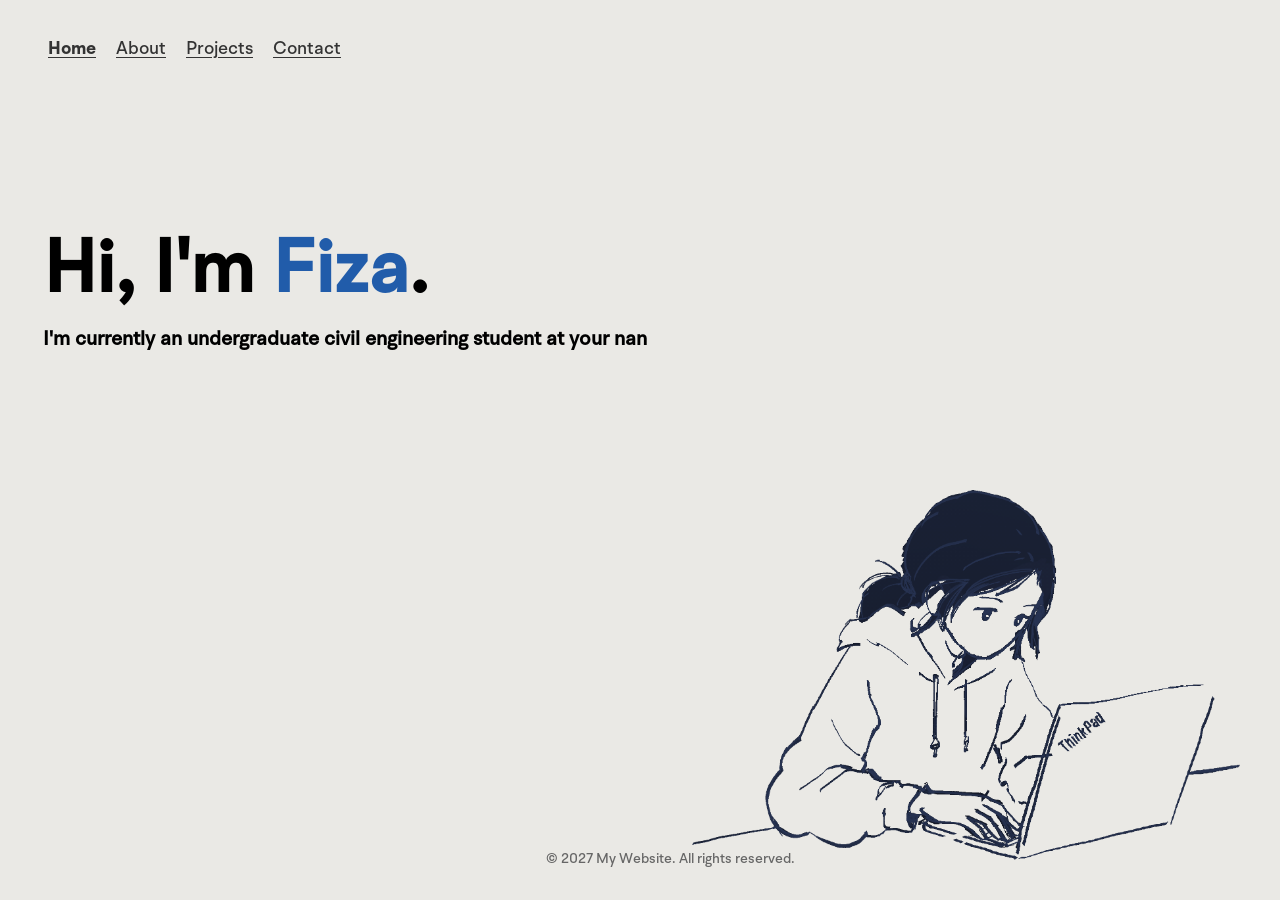
==== index.html @ 357726b1 "gif of ME! :D" ====
<!DOCTYPE html>
<html lang="en">
<head>
    <meta charset="UTF-8">
    <meta name="viewport" content="width=device-width, initial-scale=1.0">
    <title>My Website</title>
    <link rel="stylesheet" href="styles.css">

</head>
<body>
    <header>
        <nav>
             <a href="index.html" aria-current="page">Home</a>
             <a href="about-me.html">About</a>
             <a href="projects.html">Projects</a>
             <a href="contact-me.html">Contact</a>
        </nav>
    </header>
    <main>
        <h1 class="hop"><span>H</span><span>i</span><span>,</span> <span>I</span><span>'</span><span>m</span> <span class="blue">F</span><span class="blue">i</span><span class="blue">z</span><span class="blue">a</span><span>.</span></h1>
        <h2>I'm currently an undergraduate civil engineering student at your nan</h2>
        <img class="home-image" src="assets/GIFME.gif" alt="Fiza">
    </main>
    <footer>
        <p>&copy; 2027 My Website. All rights reserved.</p>

    </footer>
</body>
---- styles.css ----
body {
    background-color: #eae9e5;
    font-family: "CustomFont", sans-serif;
}

.blue {
    color: #215caa;
}

.hop span {
    display: inline-block;
    transition: transform 0.2s ease;
}

.hop span:has(+ span + span:hover),
.hop span:hover + span + span {
    transform: translateY(-3px);
}

.hop span:has(+ span:hover),
.hop span:hover + span {
    transform: translateY(-6px);
}

.hop span:hover {
    transform: translateY(-10px);
}

nav a {
    color: #333;
    text-decoration: none;
    padding: 8px;
    text-decoration: underline;
    text-underline-offset: 3px;
}

nav a:hover {
    color: #777;
}

nav a[aria-current="page"] {
    font-family: "CustomFontBold", sans-serif;
}

nav {
    position: fixed;
    top: 40px;
    left: 40px;
    width: 100%;
    font-size: 18px;
}

main {
    margin-top: 150px;
    padding: 35px;
}

main h1 {
    font-size: 75px;
    margin-bottom: 0;
}

main h2 {
    font-size: 20px;
    margin-top: 20px;
}

.home-image {
    position: absolute;
    right: 40px;
    width: 550px;
    bottom: 40px;
}

footer {
    position: fixed;
    bottom: 20px;
    left: 30px;
    width: 100%;
    text-align: center;
    font-size: 14px;
    color: #666;
}

@font-face {
    font-family: "CustomFontBold";
    src: url(assets/font/BRHendrix-Bold-BF6556d1b5459d3.otf) format("opentype");
}

@font-face {
    font-family: "CustomFont";
    src: url(assets/font/BRHendrix-Medium-BF6556d1b4e12b2.otf) format("opentype");
}
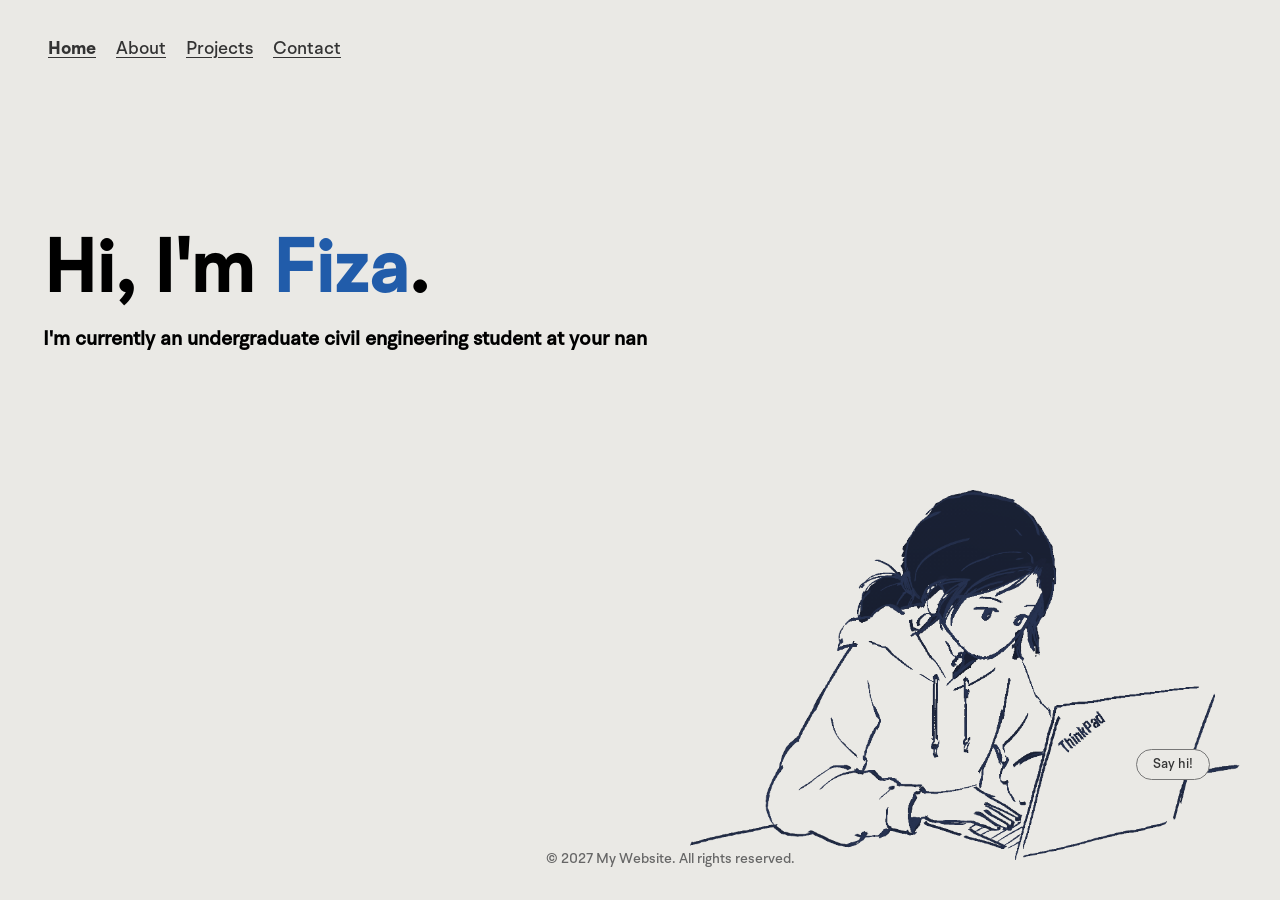
==== commit 61c6bbf7: "Add a playful say hi button to the homepage" ====
--- a/index.html
+++ b/index.html
@@ -19,6 +19,7 @@
     <main>
         <h1 class="hop"><span>H</span><span>i</span><span>,</span> <span>I</span><span>'</span><span>m</span> <span class="blue">F</span><span class="blue">i</span><span class="blue">z</span><span class="blue">a</span><span>.</span></h1>
         <h2>I'm currently an undergraduate civil engineering student at your nan</h2>
+        <button class="say-hi" onclick="this.textContent='Hi! 👋'; this.classList.add('clicked')">Say hi!</button>
         <img class="home-image" src="assets/GIFME.gif" alt="Fiza">
     </main>
     <footer>
--- a/styles.css
+++ b/styles.css
@@ -65,6 +65,33 @@
     margin-top: 20px;
 }
 
+.say-hi {
+    position: absolute;
+    right: 70px;
+    bottom: 120px;
+    z-index: 1;
+    padding: 8px 16px;
+    color: #333;
+    background-color: #eae9e5;
+    border: 1px solid #777;
+    border-radius: 20px;
+    font-family: inherit;
+    cursor: pointer;
+}
+
+.say-hi:hover {
+    color: white;
+    background-color: #777;
+}
+
+.say-hi.clicked {
+    animation: pop 0.4s;
+}
+
+@keyframes pop {
+    50% { transform: scale(1.15); }
+}
+
 .home-image {
     position: absolute;
     right: 40px;
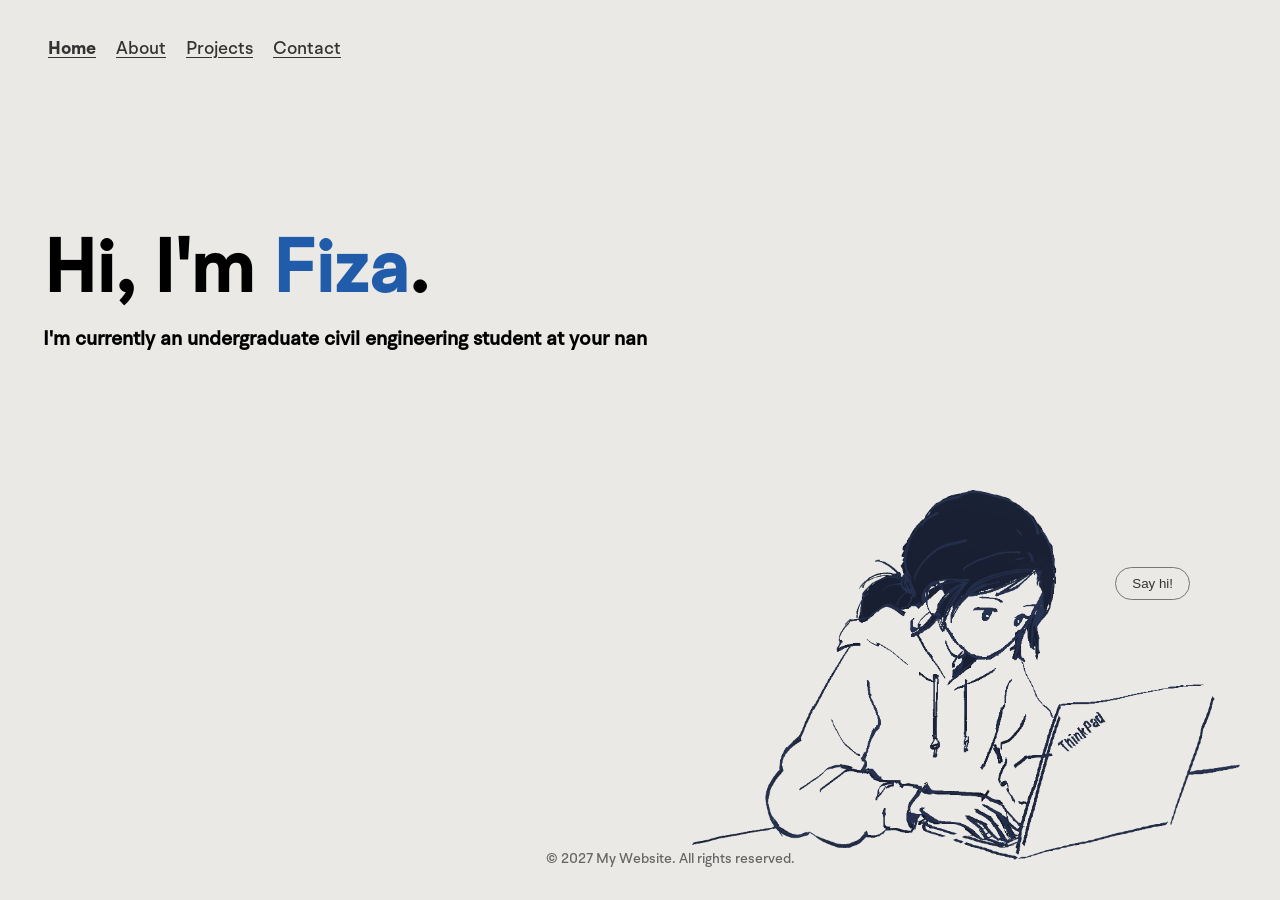
==== commit ab8e37dc: "button demo" ====
--- a/index.html
+++ b/index.html
@@ -19,7 +19,9 @@
     <main>
         <h1 class="hop"><span>H</span><span>i</span><span>,</span> <span>I</span><span>'</span><span>m</span> <span class="blue">F</span><span class="blue">i</span><span class="blue">z</span><span class="blue">a</span><span>.</span></h1>
         <h2>I'm currently an undergraduate civil engineering student at your nan</h2>
-        <button class="say-hi" onclick="this.textContent='Hi! 👋'; this.classList.add('clicked')">Say hi!</button>
+        <button type="button" class="say-hi" onclick="this.textContent='Hi! 👋'; this.classList.add('clicked')">
+            Say hi!
+        </button>
         <img class="home-image" src="assets/GIFME.gif" alt="Fiza">
     </main>
     <footer>
--- a/styles.css
+++ b/styles.css
@@ -67,15 +67,14 @@
 
 .say-hi {
     position: absolute;
-    right: 70px;
-    bottom: 120px;
+    right: 90px;
+    bottom: 300px;
     z-index: 1;
     padding: 8px 16px;
     color: #333;
     background-color: #eae9e5;
     border: 1px solid #777;
     border-radius: 20px;
-    font-family: inherit;
     cursor: pointer;
 }
 
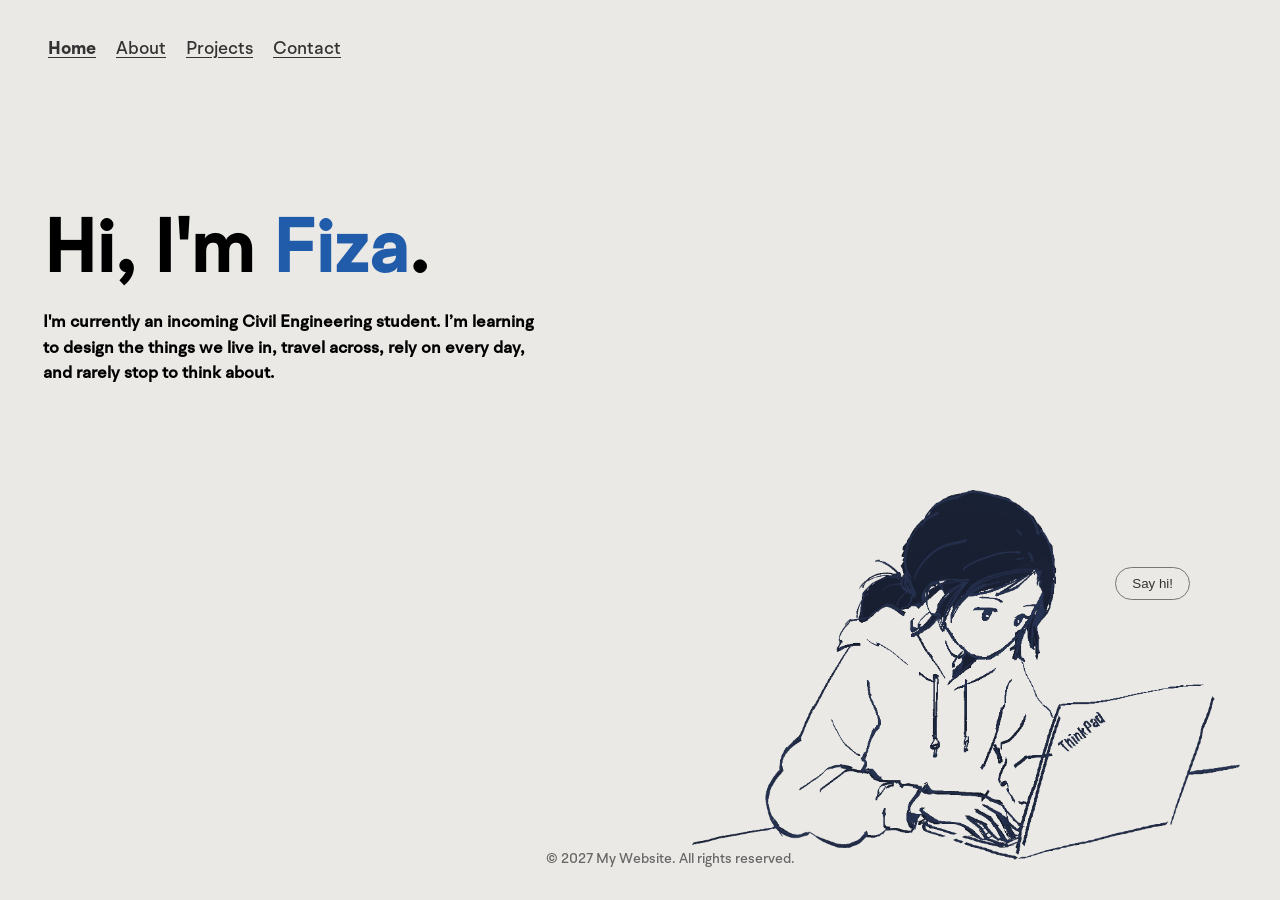
==== commit 66f26451: "desc" ====
--- a/index.html
+++ b/index.html
@@ -18,7 +18,7 @@
     </header>
     <main>
         <h1 class="hop"><span>H</span><span>i</span><span>,</span> <span>I</span><span>'</span><span>m</span> <span class="blue">F</span><span class="blue">i</span><span class="blue">z</span><span class="blue">a</span><span>.</span></h1>
-        <h2>I'm currently an undergraduate civil engineering student at your nan</h2>
+        <h2>I'm currently  an incoming Civil Engineering student. I’m learning to design the things we live in, travel across, rely on every day, and rarely stop to think about.</h2>
         <button type="button" class="say-hi" onclick="this.textContent='Hi! 👋'; this.classList.add('clicked')">
             Say hi!
         </button>
--- a/styles.css
+++ b/styles.css
@@ -51,7 +51,7 @@
 }
 
 main {
-    margin-top: 150px;
+    margin-top: 130px;
     padding: 35px;
 }
 
@@ -61,8 +61,10 @@
 }
 
 main h2 {
-    font-size: 20px;
+    font-size: 17px;
     margin-top: 20px;
+    width: 500px;
+    line-height: 1.5;
 }
 
 .say-hi {
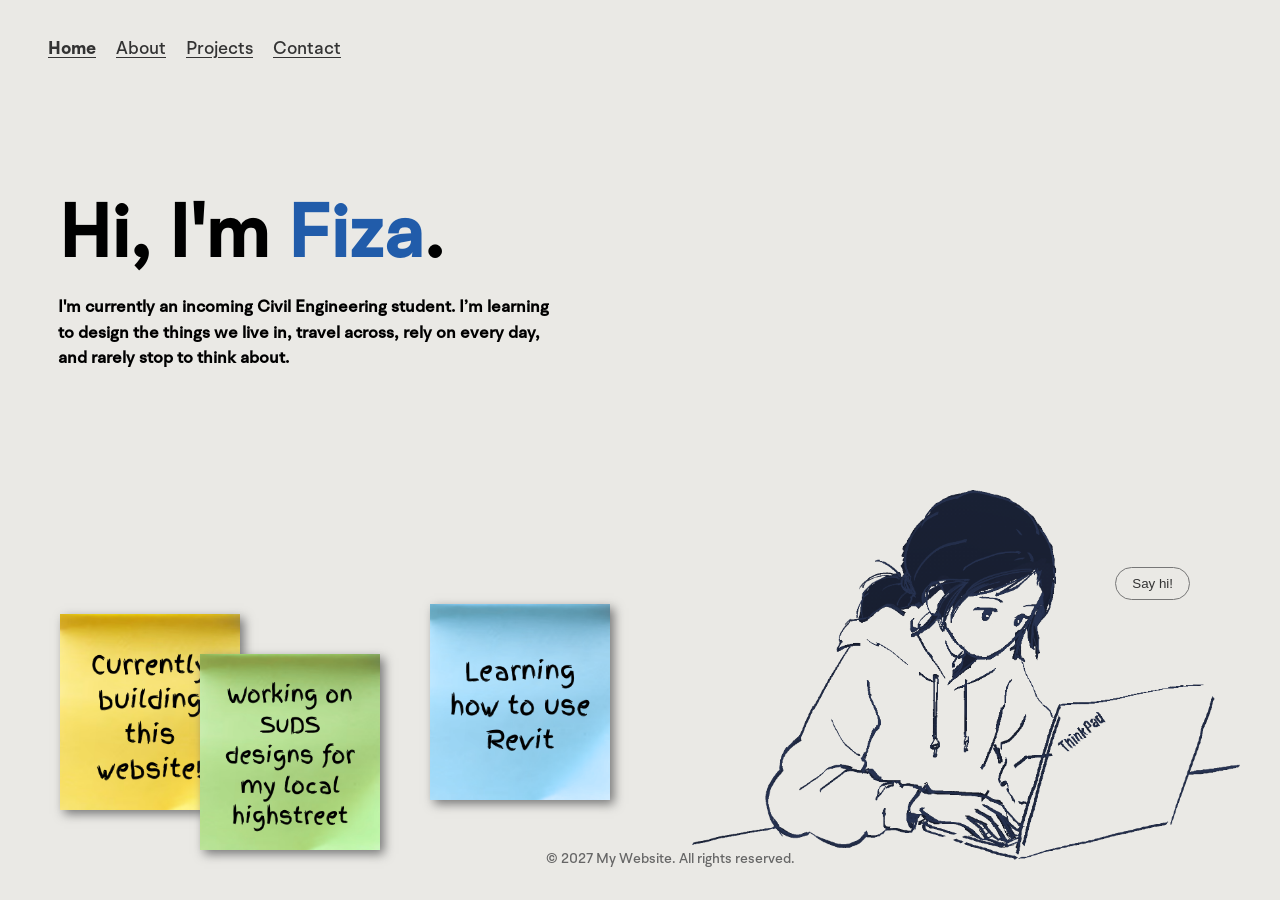
==== commit 6152e6e3: "cleaned up code" ====
--- a/index.html
+++ b/index.html
@@ -5,27 +5,30 @@
     <meta name="viewport" content="width=device-width, initial-scale=1.0">
     <title>My Website</title>
     <link rel="stylesheet" href="styles.css">
-
+    <script src="script.js" defer></script>
 </head>
 <body>
     <header>
         <nav>
-             <a href="index.html" aria-current="page">Home</a>
-             <a href="about-me.html">About</a>
-             <a href="projects.html">Projects</a>
-             <a href="contact-me.html">Contact</a>
+            <a href="index.html" aria-current="page">Home</a>
+            <a href="about-me.html">About</a>
+            <a href="projects.html">Projects</a>
+            <a href="contact-me.html">Contact</a>
         </nav>
     </header>
     <main>
         <h1 class="hop"><span>H</span><span>i</span><span>,</span> <span>I</span><span>'</span><span>m</span> <span class="blue">F</span><span class="blue">i</span><span class="blue">z</span><span class="blue">a</span><span>.</span></h1>
         <h2>I'm currently  an incoming Civil Engineering student. I’m learning to design the things we live in, travel across, rely on every day, and rarely stop to think about.</h2>
-        <button type="button" class="say-hi" onclick="this.textContent='Hi! 👋'; this.classList.add('clicked')">
-            Say hi!
-        </button>
-        <img class="home-image" src="assets/GIFME.gif" alt="Fiza">
+        <button type="button" class="say-hi">Say hi!</button>
+        <a href="about-me.html">
+            <img class="home-image" src="assets/GIFME.gif" alt="Fiza">
+        </a>
+        <img class="post-it post-it-1" src="assets/post-it-update-.png" alt="Post-it note" draggable="false">
+        <img class="post-it post-it-2" src="assets/post-it-update- (1).png" alt="Post-it note" draggable="false">
+        <img class="post-it post-it-3" src="assets/post-it-update- (2).png" alt="Post-it note" draggable="false">
     </main>
     <footer>
         <p>&copy; 2027 My Website. All rights reserved.</p>
-
     </footer>
 </body>
+</html>
--- a/styles.css
+++ b/styles.css
@@ -1,45 +1,18 @@
+/* Fonts */
+@font-face {
+    font-family: "CustomFont";
+    src: url("assets/font/BRHendrix-Medium-BF6556d1b4e12b2.otf") format("opentype");
+}
+
+@font-face {
+    font-family: "CustomFontBold";
+    src: url("assets/font/BRHendrix-Bold-BF6556d1b5459d3.otf") format("opentype");
+}
+
+/* Shared layout */
 body {
     background-color: #eae9e5;
     font-family: "CustomFont", sans-serif;
-}
-
-.blue {
-    color: #215caa;
-}
-
-.hop span {
-    display: inline-block;
-    transition: transform 0.2s ease;
-}
-
-.hop span:has(+ span + span:hover),
-.hop span:hover + span + span {
-    transform: translateY(-3px);
-}
-
-.hop span:has(+ span:hover),
-.hop span:hover + span {
-    transform: translateY(-6px);
-}
-
-.hop span:hover {
-    transform: translateY(-10px);
-}
-
-nav a {
-    color: #333;
-    text-decoration: none;
-    padding: 8px;
-    text-decoration: underline;
-    text-underline-offset: 3px;
-}
-
-nav a:hover {
-    color: #777;
-}
-
-nav a[aria-current="page"] {
-    font-family: "CustomFontBold", sans-serif;
 }
 
 nav {
@@ -50,21 +23,86 @@
     font-size: 18px;
 }
 
+nav a {
+    padding: 8px;
+    color: #333;
+    text-decoration: underline;
+    text-underline-offset: 3px;
+}
+
+nav a:hover {
+    color: #777;
+}
+
+nav a[aria-current="page"] {
+    font-family: "CustomFontBold", sans-serif;
+}
+
 main {
-    margin-top: 130px;
-    padding: 35px;
+    margin-top: 100px;
+    padding: 50px;
 }
 
 main h1 {
+    margin-bottom: 0;
     font-size: 75px;
-    margin-bottom: 0;
 }
 
 main h2 {
+    width: 500px;
+    margin-top: 20px;
     font-size: 17px;
-    margin-top: 20px;
-    width: 500px;
     line-height: 1.5;
+}
+
+footer {
+    position: fixed;
+    bottom: 20px;
+    left: 30px;
+    width: 100%;
+    color: #666;
+    font-size: 14px;
+    text-align: center;
+}
+
+/* About page */
+.about-page {
+    min-height: 100vh;
+    background-image: url("assets/about-background.jpg");
+    background-position: center;
+    background-size: cover;
+}
+
+.about-page nav a {
+    color: #f5f2e8;
+}
+
+.about-page nav a:hover {
+    color: #c4a484;
+}
+
+/* Home page */
+.blue {
+    color: #215caa;
+}
+
+.hop span {
+    display: inline-block;
+    transition: transform 0.2s ease;
+}
+
+.hop span:has(+ span + span:hover),
+.hop span:hover + span + span {
+    transform: translateY(-3px);
+}
+
+.hop span:has(+ span:hover),
+.hop span:hover + span {
+    transform: translateY(-6px);
+}
+
+.hop span:hover {
+    transform: translateY(-10px);
 }
 
 .say-hi {
@@ -89,33 +127,100 @@
     animation: pop 0.4s;
 }
 
-@keyframes pop {
-    50% { transform: scale(1.15); }
-}
-
 .home-image {
     position: absolute;
     right: 40px;
+    bottom: 40px;
     width: 550px;
-    bottom: 40px;
-}
-
-footer {
-    position: fixed;
-    bottom: 20px;
-    left: 30px;
-    width: 100%;
-    text-align: center;
-    font-size: 14px;
-    color: #666;
-}
-
-@font-face {
-    font-family: "CustomFontBold";
-    src: url(assets/font/BRHendrix-Bold-BF6556d1b5459d3.otf) format("opentype");
-}
-
-@font-face {
-    font-family: "CustomFont";
-    src: url(assets/font/BRHendrix-Medium-BF6556d1b4e12b2.otf) format("opentype");
-}
+}
+
+.post-it {
+    position: absolute;
+    width: 180px;
+    box-shadow: 4px 4px 10px #777;
+    cursor: grab;
+    touch-action: none;
+    transition: transform 0.2s, box-shadow 0.2s;
+}
+
+.post-it-1 {
+    bottom: 90px;
+    left: 60px;
+}
+
+.post-it-2 {
+    bottom: 100px;
+    left: 430px;
+}
+
+.post-it-3 {
+    bottom: 50px;
+    left: 200px;
+}
+
+.post-it:hover {
+    transform: translateY(-5px);
+    box-shadow: 7px 9px 14px #777;
+}
+
+.post-it:active {
+    cursor: grabbing;
+}
+
+@keyframes pop {
+    50% { transform: scale(1.15); }
+}
+
+/* Smaller screens */
+@media (max-width: 900px) {
+    nav {
+        position: static;
+        width: auto;
+        padding: 25px 15px;
+    }
+
+    main {
+        margin-top: 0;
+        padding: 20px;
+    }
+
+    main h1 {
+        font-size: 50px;
+    }
+
+    main h2 {
+        width: auto;
+    }
+
+    .say-hi,
+    .home-image,
+    .post-it {
+        position: relative;
+        top: auto;
+        right: auto;
+        bottom: auto;
+        left: auto;
+    }
+
+    .say-hi {
+        display: block;
+        margin: 20px 0;
+    }
+
+    .home-image {
+        display: block;
+        width: 100%;
+        max-width: 550px;
+    }
+
+    .post-it {
+        width: 140px;
+        margin: 20px 5px;
+    }
+
+    footer {
+        position: static;
+        width: auto;
+        margin-top: 30px;
+    }
+}
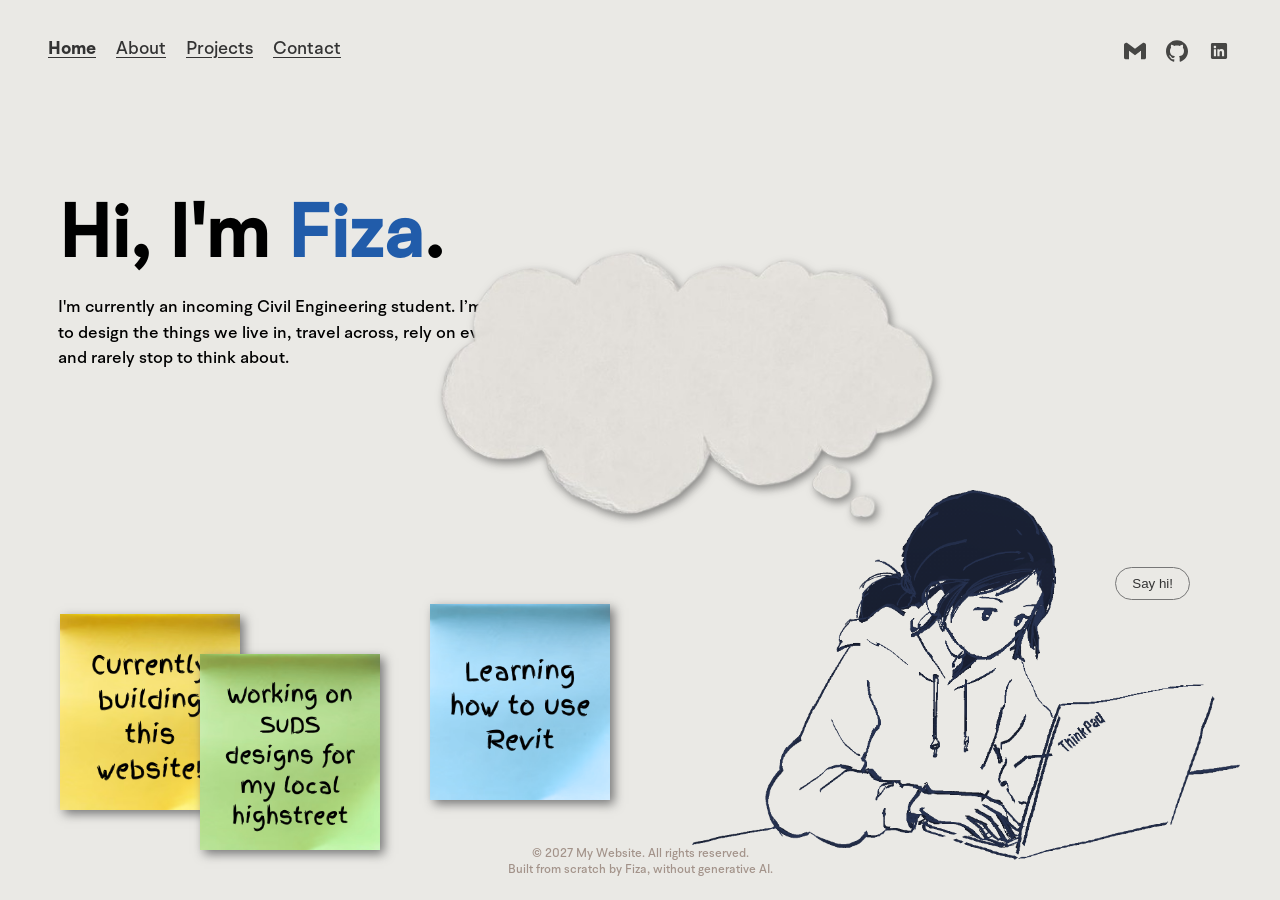
==== commit 4ee23277: "good" ====
--- a/index.html
+++ b/index.html
@@ -15,20 +15,35 @@
             <a href="projects.html">Projects</a>
             <a href="contact-me.html">Contact</a>
         </nav>
+        <div class="social-links">
+            <a href="mailto:19fizamansoor@gmail.com" aria-label="Email Fiza">
+                <img src="assets/logos/gmail.svg" alt="">
+            </a>
+            <a href="https://github.com/silvei0" target="_blank" rel="noopener noreferrer" aria-label="Fiza on GitHub">
+                <img src="assets/logos/github.svg" alt="">
+            </a>
+            <a href="https://www.linkedin.com/in/fizamansoor/" target="_blank" rel="noopener noreferrer" aria-label="Fiza on LinkedIn">
+                <img src="assets/logos/linkedin.svg" alt="">
+            </a>
+        </div>
     </header>
     <main>
         <h1 class="hop"><span>H</span><span>i</span><span>,</span> <span>I</span><span>'</span><span>m</span> <span class="blue">F</span><span class="blue">i</span><span class="blue">z</span><span class="blue">a</span><span>.</span></h1>
         <h2>I'm currently  an incoming Civil Engineering student. I’m learning to design the things we live in, travel across, rely on every day, and rarely stop to think about.</h2>
         <button type="button" class="say-hi">Say hi!</button>
-        <a href="about-me.html">
-            <img class="home-image" src="assets/GIFME.gif" alt="Fiza">
-        </a>
+        <div class="home-visual">
+            <a href="about-me.html">
+                <img class="home-image" src="assets/GIFME.gif" alt="Fiza">
+            </a>
+            <img class="thought-bubble" src="assets/thought-bubble.png" alt="">
+        </div>
         <img class="post-it post-it-1" src="assets/post-it-update-.png" alt="Post-it note" draggable="false">
         <img class="post-it post-it-2" src="assets/post-it-update- (1).png" alt="Post-it note" draggable="false">
         <img class="post-it post-it-3" src="assets/post-it-update- (2).png" alt="Post-it note" draggable="false">
     </main>
     <footer>
         <p>&copy; 2027 My Website. All rights reserved.</p>
+        <p>Built from scratch by Fiza, without generative AI.</p>
     </footer>
 </body>
 </html>
--- a/styles.css
+++ b/styles.css
@@ -1,4 +1,5 @@
 /* Fonts */
+
 @font-face {
     font-family: "CustomFont";
     src: url("assets/font/BRHendrix-Medium-BF6556d1b4e12b2.otf") format("opentype");
@@ -9,18 +10,20 @@
     src: url("assets/font/BRHendrix-Bold-BF6556d1b5459d3.otf") format("opentype");
 }
 
-/* Shared layout */
+/* Base */
+
 body {
     background-color: #eae9e5;
     font-family: "CustomFont", sans-serif;
 }
 
+/* Navigation */
+
 nav {
     position: fixed;
+    font-size: 18px;
     top: 40px;
     left: 40px;
-    width: 100%;
-    font-size: 18px;
 }
 
 nav a {
@@ -38,6 +41,32 @@
     font-family: "CustomFontBold", sans-serif;
 }
 
+.social-links {
+    position: fixed;
+    top: 40px;
+    right: 50px;
+    display: flex;
+    gap: 20px;
+}
+
+.social-links a {
+    opacity: 0.7;
+    transition: opacity 0.2s, transform 0.2s;
+}
+
+.social-links a:hover {
+    opacity: 1;
+    transform: translateY(-2px);
+}
+
+.social-links img {
+    display: block;
+    width: 22px;
+    height: 22px;
+}
+
+/* Index content */
+
 main {
     margin-top: 100px;
     padding: 50px;
@@ -52,25 +81,78 @@
     width: 500px;
     margin-top: 20px;
     font-size: 17px;
+    font-weight: normal;
     line-height: 1.5;
 }
+
+/* Footer */
 
 footer {
     position: fixed;
     bottom: 20px;
-    left: 30px;
+    left: 0;
     width: 100%;
-    color: #666;
-    font-size: 14px;
+    color: #a3938a;
+    font-size: 12px;
     text-align: center;
 }
 
-/* About page */
+footer p {
+    margin: 4px 0;
+}
+
+/* About page: background and navigation */
+
 .about-page {
+    position: relative;
     min-height: 100vh;
-    background-image: url("assets/about-background.jpg");
-    background-position: center;
-    background-size: cover;
+    margin: 0;
+    background-color: #9a6538;
+}
+
+.about-page::before,
+.about-page::after {
+    content: "";
+    position: absolute;
+    left: 0;
+    z-index: 0;
+    width: 100%;
+    background: url("assets/about-background.jpg") center / cover;
+    pointer-events: none;
+}
+
+.about-page::before {
+    top: 0;
+    height: calc(50% + 10px);
+}
+
+.about-page::after {
+    top: calc(50% + 10px);
+    bottom: 0;
+    transform: scaleY(-1);
+}
+
+.about-page header {
+    position: relative;
+    z-index: 20;
+}
+
+.about-page nav {
+    z-index: 10;
+    isolation: isolate;
+}
+
+.about-page nav::before {
+    content: "";
+    position: fixed;
+    top: 0;
+    right: 0;
+    left: 0;
+    z-index: -1;
+    height: 90px;
+    background-color: #47301f;
+    opacity: var(--nav-opacity, 0);
+    pointer-events: none;
 }
 
 .about-page nav a {
@@ -81,7 +163,23 @@
     color: #c4a484;
 }
 
-/* Home page */
+.about-page main {
+    position: relative;
+    z-index: 1;
+    margin: 0;
+    padding: 100px 0 80px;
+    text-align: center;
+}
+
+/* About page: paper */
+.about-paper {
+    display: block;
+    width: calc(100% - 300px);
+    margin: 0 auto;
+    box-shadow: 0 8px 20px #3338;
+}
+
+/* Home page: heading */
 .blue {
     color: #215caa;
 }
@@ -105,6 +203,7 @@
     transform: translateY(-10px);
 }
 
+/* Home page: button and images */
 .say-hi {
     position: absolute;
     right: 90px;
@@ -127,11 +226,24 @@
     animation: pop 0.4s;
 }
 
-.home-image {
+.home-visual {
     position: absolute;
     right: 40px;
     bottom: 40px;
     width: 550px;
+}
+
+.home-image {
+    display: block;
+    width: 100%;
+}
+
+.thought-bubble {
+    position: absolute;
+    top: -280px;
+    left: -270px;
+    width: 530px;
+    filter: drop-shadow(3px 4px 4px #3338);
 }
 
 .post-it {
@@ -179,6 +291,26 @@
         padding: 25px 15px;
     }
 
+    .about-page nav {
+        position: fixed;
+        top: 25px;
+        left: 15px;
+        padding: 0;
+    }
+
+    .about-page nav::before {
+        top: 0;
+        right: 0;
+        left: 0;
+        height: 95px;
+    }
+
+    .social-links {
+        position: static;
+        justify-content: flex-end;
+        margin: 0 20px 20px;
+    }
+
     main {
         margin-top: 0;
         padding: 20px;
@@ -192,8 +324,12 @@
         width: auto;
     }
 
+    .about-paper {
+        width: calc(100% - 40px);
+    }
+
     .say-hi,
-    .home-image,
+    .home-visual,
     .post-it {
         position: relative;
         top: auto;
@@ -207,10 +343,16 @@
         margin: 20px 0;
     }
 
-    .home-image {
+    .home-visual {
         display: block;
         width: 100%;
         max-width: 550px;
+    }
+
+    .thought-bubble {
+        top: -120px;
+        left: -40px;
+        width: 300px;
     }
 
     .post-it {
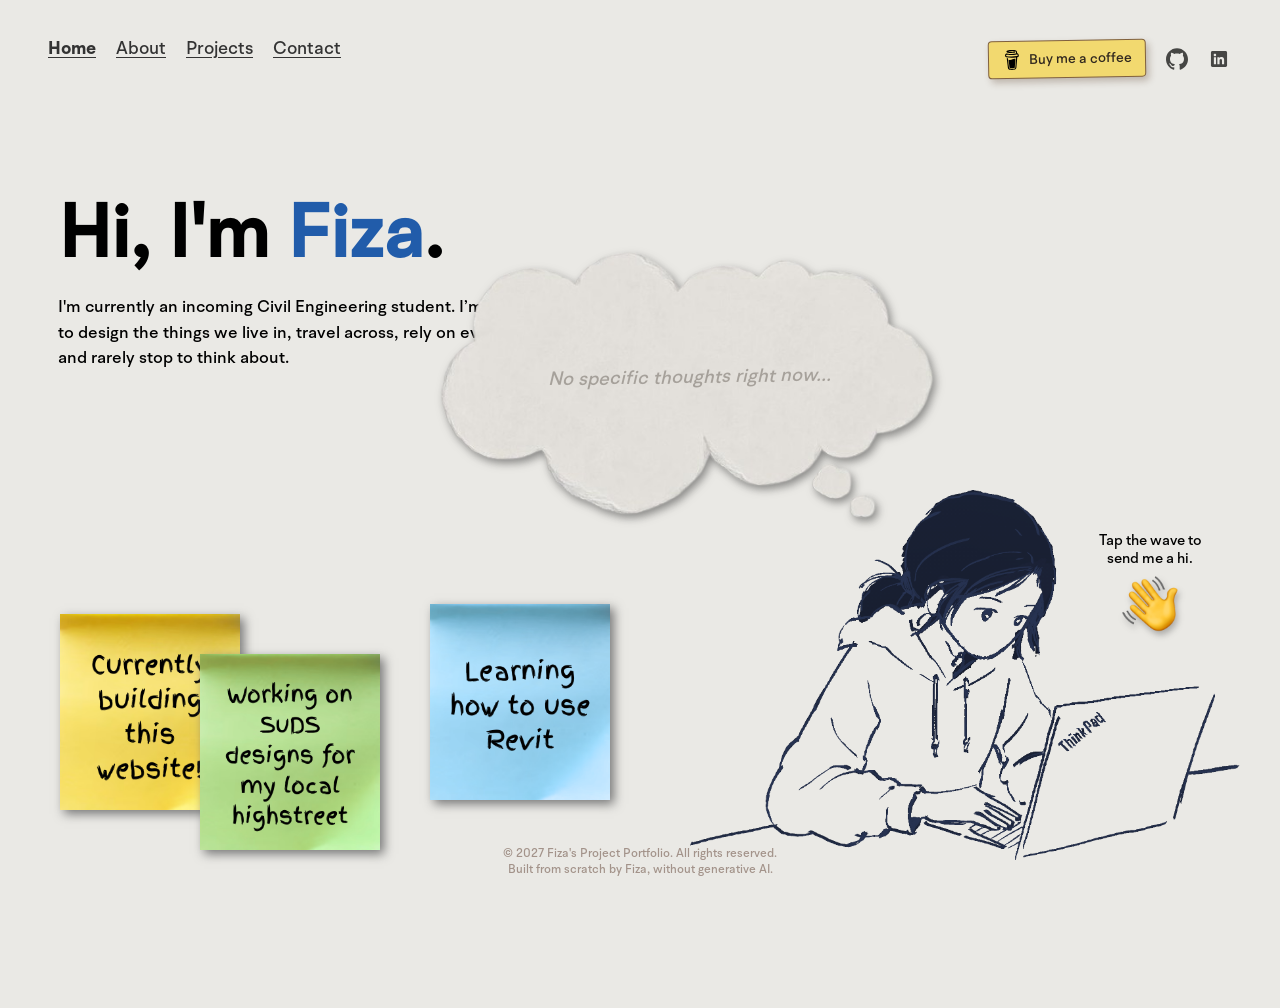
==== commit a8955082: "page redy" ====
--- a/index.html
+++ b/index.html
@@ -3,47 +3,13 @@
 <head>
     <meta charset="UTF-8">
     <meta name="viewport" content="width=device-width, initial-scale=1.0">
-    <title>My Website</title>
-    <link rel="stylesheet" href="styles.css">
-    <script src="script.js" defer></script>
+    <meta http-equiv="refresh" content="0; url=./home/">
+    <title>Fiza's Project Portfolio</title>
+    <script>
+        window.location.replace("./home/");
+    </script>
 </head>
 <body>
-    <header>
-        <nav>
-            <a href="index.html" aria-current="page">Home</a>
-            <a href="about-me.html">About</a>
-            <a href="projects.html">Projects</a>
-            <a href="contact-me.html">Contact</a>
-        </nav>
-        <div class="social-links">
-            <a href="mailto:19fizamansoor@gmail.com" aria-label="Email Fiza">
-                <img src="assets/logos/gmail.svg" alt="">
-            </a>
-            <a href="https://github.com/silvei0" target="_blank" rel="noopener noreferrer" aria-label="Fiza on GitHub">
-                <img src="assets/logos/github.svg" alt="">
-            </a>
-            <a href="https://www.linkedin.com/in/fizamansoor/" target="_blank" rel="noopener noreferrer" aria-label="Fiza on LinkedIn">
-                <img src="assets/logos/linkedin.svg" alt="">
-            </a>
-        </div>
-    </header>
-    <main>
-        <h1 class="hop"><span>H</span><span>i</span><span>,</span> <span>I</span><span>'</span><span>m</span> <span class="blue">F</span><span class="blue">i</span><span class="blue">z</span><span class="blue">a</span><span>.</span></h1>
-        <h2>I'm currently  an incoming Civil Engineering student. I’m learning to design the things we live in, travel across, rely on every day, and rarely stop to think about.</h2>
-        <button type="button" class="say-hi">Say hi!</button>
-        <div class="home-visual">
-            <a href="about-me.html">
-                <img class="home-image" src="assets/GIFME.gif" alt="Fiza">
-            </a>
-            <img class="thought-bubble" src="assets/thought-bubble.png" alt="">
-        </div>
-        <img class="post-it post-it-1" src="assets/post-it-update-.png" alt="Post-it note" draggable="false">
-        <img class="post-it post-it-2" src="assets/post-it-update- (1).png" alt="Post-it note" draggable="false">
-        <img class="post-it post-it-3" src="assets/post-it-update- (2).png" alt="Post-it note" draggable="false">
-    </main>
-    <footer>
-        <p>&copy; 2027 My Website. All rights reserved.</p>
-        <p>Built from scratch by Fiza, without generative AI.</p>
-    </footer>
+    <p>Opening <a href="./home/">Fiza's Project Portfolio</a>&hellip;</p>
 </body>
 </html>
